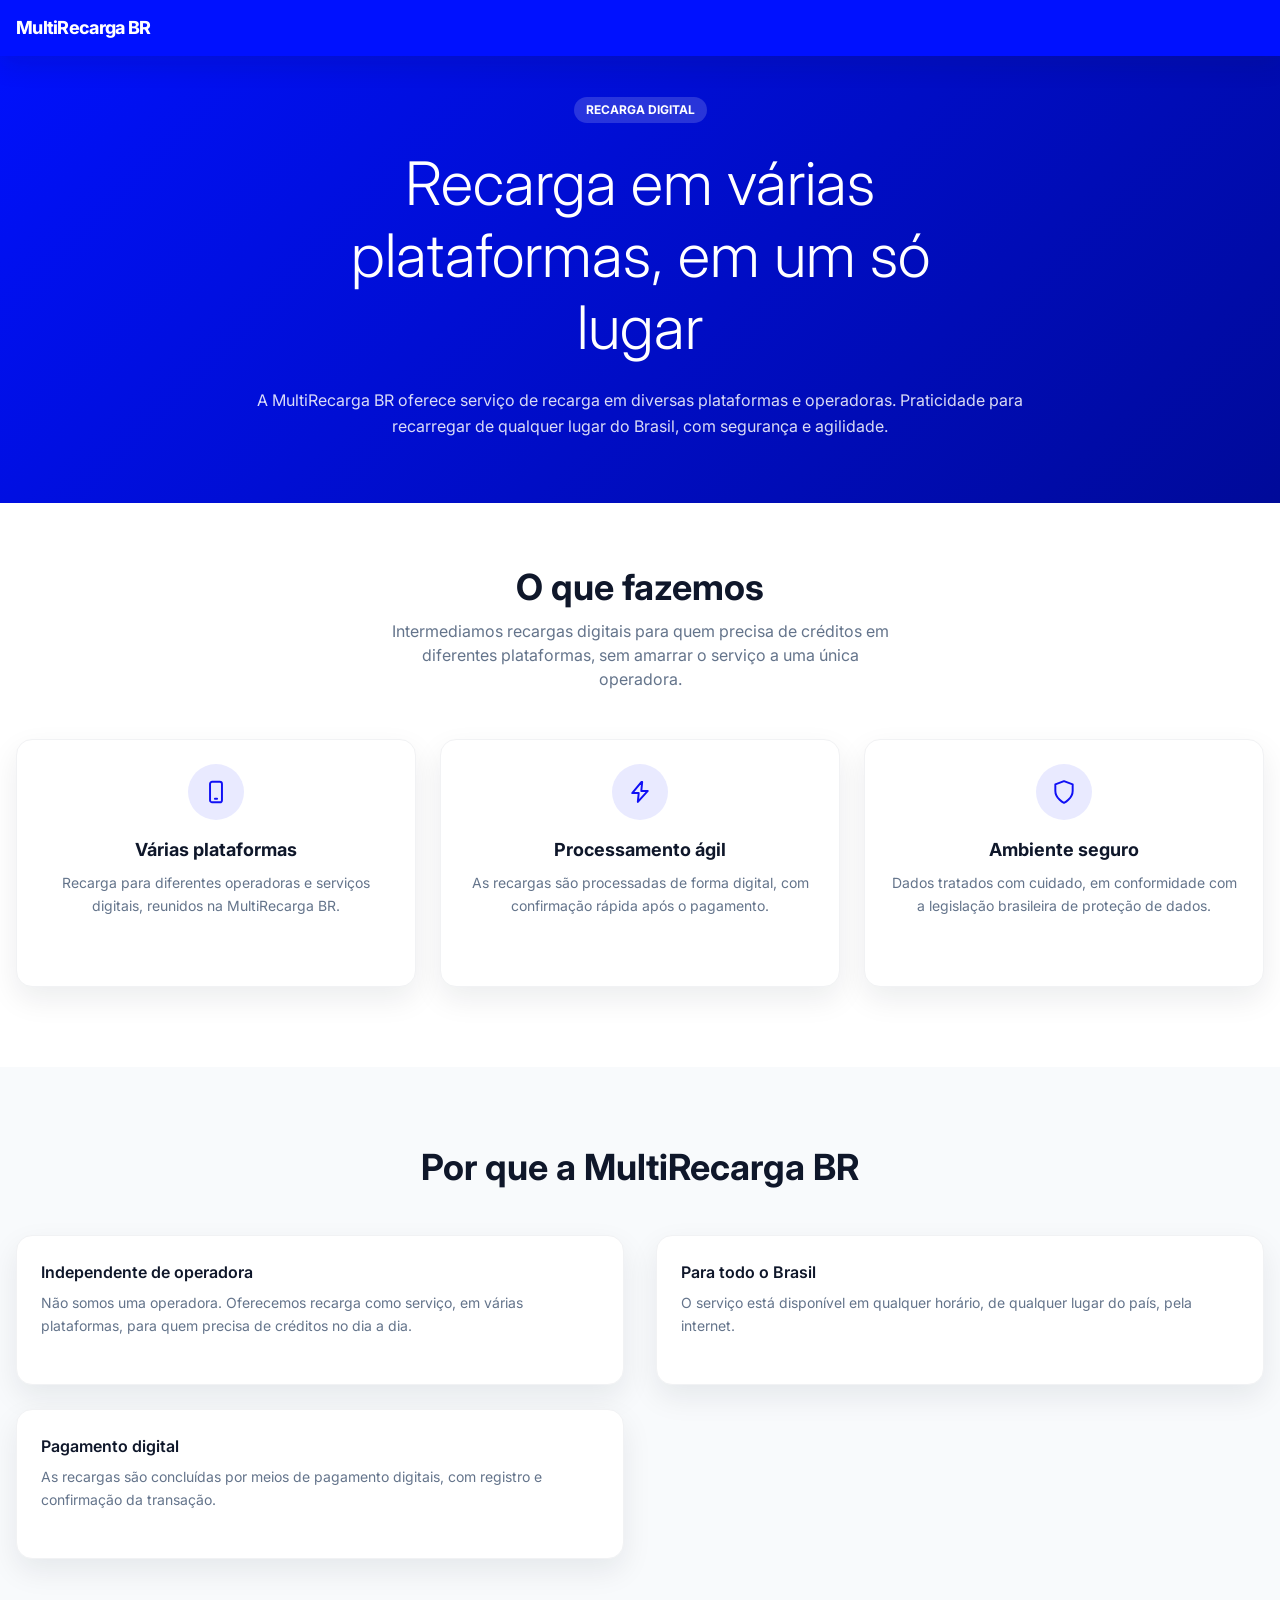
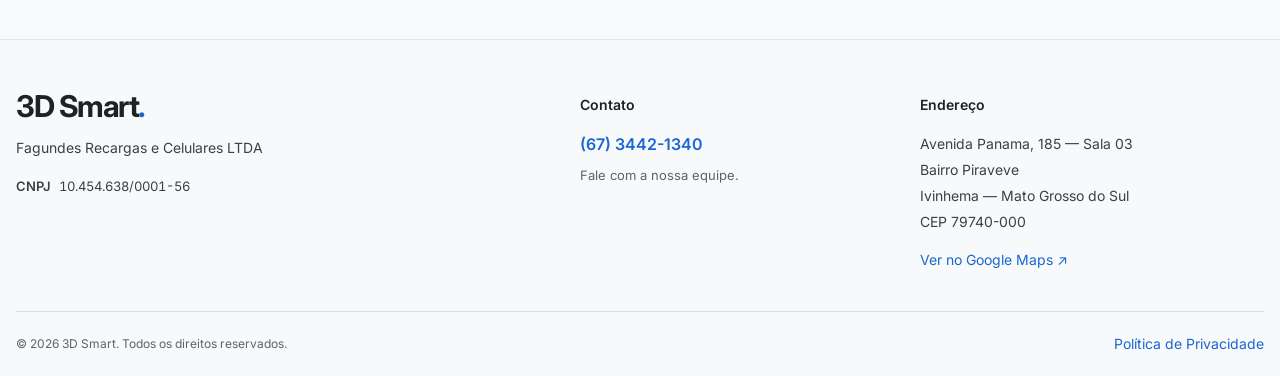
==== index.html @ 75722efb "Adiciona site institucional com rodape da 3D Smart" ====
<!doctype html>
<html lang="pt-BR">
  <head>
    <meta charset="utf-8">
    <meta name="viewport" content="width=device-width, initial-scale=1">
    <meta name="theme-color" content="#1010f5">
    <meta name="description" content="MultiRecarga BR: recarga digital em várias plataformas e operadoras, com praticidade e segurança.">
    <title>MultiRecarga BR</title>
    <link rel="preconnect" href="https://fonts.googleapis.com">
    <link rel="preconnect" href="https://fonts.gstatic.com" crossorigin>
    <link href="https://fonts.googleapis.com/css2?family=Inter:wght@100..900&display=swap" rel="stylesheet">
    <link rel="stylesheet" href="./styles.css">
  </head>
  <body>
    <header class="site-header">
      <a class="brand" href="/" aria-label="MultiRecarga BR, página inicial">MultiRecarga BR</a>
    </header>

    <main>
      <section class="hero">
        <div class="hero-content">
          <span class="eyebrow">Recarga digital</span>
          <h1>Recarga em várias plataformas, em um só lugar</h1>
          <p>A MultiRecarga BR oferece serviço de recarga em diversas plataformas e operadoras. Praticidade para recarregar de qualquer lugar do Brasil, com segurança e agilidade.</p>
        </div>
      </section>

      <section class="what-we-do">
        <div class="section-container">
          <div class="section-intro">
            <h2>O que fazemos</h2>
            <p>Intermediamos recargas digitais para quem precisa de créditos em diferentes plataformas, sem amarrar o serviço a uma única operadora.</p>
          </div>

          <div class="service-grid">
            <article class="service-card">
              <span class="icon-badge" aria-hidden="true">
                <svg viewBox="0 0 24 24" fill="none"><rect x="6.5" y="2.5" width="11" height="19" rx="2" stroke="currentColor" stroke-width="1.8"/><path d="M11 18.2h2" stroke="currentColor" stroke-width="1.8" stroke-linecap="round"/></svg>
              </span>
              <h3>Várias plataformas</h3>
              <p>Recarga para diferentes operadoras e serviços digitais, reunidos na MultiRecarga BR.</p>
            </article>
            <article class="service-card">
              <span class="icon-badge" aria-hidden="true">
                <svg viewBox="0 0 24 24" fill="none"><path d="M13.2 2.8 4.8 13h6l-.8 8.2L19.2 11h-6l.8-8.2Z" stroke="currentColor" stroke-width="1.8" stroke-linecap="round" stroke-linejoin="round"/></svg>
              </span>
              <h3>Processamento ágil</h3>
              <p>As recargas são processadas de forma digital, com confirmação rápida após o pagamento.</p>
            </article>
            <article class="service-card">
              <span class="icon-badge" aria-hidden="true">
                <svg viewBox="0 0 24 24" fill="none"><path d="M12 22s8-4 8-11V5l-8-3-8 3v6c0 7 8 11 8 11Z" stroke="currentColor" stroke-width="1.8" stroke-linejoin="round"/></svg>
              </span>
              <h3>Ambiente seguro</h3>
              <p>Dados tratados com cuidado, em conformidade com a legislação brasileira de proteção de dados.</p>
            </article>
          </div>
        </div>
      </section>

      <section class="why-us">
        <div class="section-container">
          <h2>Por que a MultiRecarga BR</h2>
          <div class="benefit-grid">
            <article class="benefit-card">
              <h3>Independente de operadora</h3>
              <p>Não somos uma operadora. Oferecemos recarga como serviço, em várias plataformas, para quem precisa de créditos no dia a dia.</p>
            </article>
            <article class="benefit-card">
              <h3>Para todo o Brasil</h3>
              <p>O serviço está disponível em qualquer horário, de qualquer lugar do país, pela internet.</p>
            </article>
            <article class="benefit-card">
              <h3>Pagamento digital</h3>
              <p>As recargas são concluídas por meios de pagamento digitais, com registro e confirmação da transação.</p>
            </article>
          </div>
        </div>
      </section>
    </main>

    <footer class="site-footer">
      <div class="footer-content">
        <section class="footer-company" aria-labelledby="footer-company-name">
          <h2 class="footer-brand" id="footer-company-name">3D Smart<span class="footer-brand-dot" aria-hidden="true">.</span></h2>
          <p class="footer-legal-name">Fagundes Recargas e Celulares LTDA</p>
          <dl class="footer-registration">
            <div><dt>CNPJ</dt><dd>10.454.638/0001-56</dd></div>
          </dl>
        </section>
        <section class="footer-contact" aria-labelledby="footer-contact-heading">
          <h2 class="footer-heading" id="footer-contact-heading">Contato</h2>
          <a class="footer-phone" href="tel:+556734421340">(67) 3442-1340</a>
          <p class="footer-caption">Fale com a nossa equipe.</p>
        </section>
        <section class="footer-location" aria-labelledby="footer-location-heading">
          <h2 class="footer-heading" id="footer-location-heading">Endereço</h2>
          <address>
            Avenida Panama, 185 — Sala 03<br>
            Bairro Piraveve<br>
            Ivinhema — Mato Grosso do Sul<br>
            CEP 79740-000
          </address>
          <a class="footer-map" href="https://www.google.com/maps/search/?api=1&amp;query=Avenida%20Panama%2C%20185%2C%20Sala%2003%2C%20Piraveve%2C%20Ivinhema%2C%20MS%2C%2079740-000" target="_blank" rel="noopener noreferrer">Ver no Google Maps <span aria-hidden="true">↗</span><span class="visually-hidden"> (abre em nova aba)</span></a>
        </section>
      </div>
      <div class="footer-bottom">
        <p>© 2026 3D Smart. Todos os direitos reservados.</p>
        <a class="privacy-link" href="./privacidade/">Política de Privacidade</a>
      </div>
    </footer>
  </body>
</html>
---- styles.css ----
:root {
  color: #0f172a;
  font-family: Inter, system-ui, -apple-system, BlinkMacSystemFont, "Segoe UI", sans-serif;
  font-synthesis: none;
  text-rendering: optimizeLegibility;
  -webkit-font-smoothing: antialiased;
  -moz-osx-font-smoothing: grayscale;
  font-weight: 400;
  line-height: 1.5;
  background: #fff;
}

* {
  box-sizing: border-box;
}

html {
  min-width: 320px;
  scroll-behavior: smooth;
}

body {
  min-width: 320px;
  margin: 0;
}

.site-header {
  position: fixed;
  z-index: 10;
  top: 0;
  right: 0;
  left: 0;
  display: flex;
  height: 56px;
  align-items: center;
  padding: 0 16px;
  background: #0011ff;
  box-shadow: 0 10px 24px rgb(15 23 42 / 12%);
}

.brand {
  color: #fff;
  font-size: 18px;
  font-weight: 750;
  letter-spacing: -0.04em;
  line-height: 1;
  text-decoration: none;
}

.hero {
  position: relative;
  display: flex;
  align-items: center;
  overflow: hidden;
  padding: 96px 0 64px;
  color: #fff;
  text-align: center;
  background: linear-gradient(135deg, #0011ff 0%, #000a99 100%);
}

.hero-content,
.section-container,
.footer-content {
  width: 100%;
  max-width: 1280px;
  margin: 0 auto;
  padding-right: 16px;
  padding-left: 16px;
}

.hero-content {
  position: relative;
  z-index: 1;
}

.eyebrow {
  display: inline-flex;
  margin-bottom: 24px;
  align-items: center;
  border-radius: 999px;
  padding: 4px 12px;
  background: rgb(255 255 255 / 16%);
  font-size: 12px;
  font-weight: 700;
  line-height: 18px;
  text-transform: uppercase;
}

.hero h1 {
  max-width: 672px;
  margin: 0 auto 24px;
  font-size: 30px;
  font-weight: 300;
  line-height: 1.2;
}

.hero p {
  max-width: 800px;
  margin: 0 auto;
  color: rgb(255 255 255 / 85%);
  font-size: 16px;
  line-height: 26px;
}

.what-we-do {
  padding: 64px 0 80px;
}

.section-intro {
  margin-bottom: 48px;
  text-align: center;
}

.section-intro h2,
.why-us h2 {
  margin: 0;
  color: #0f172a;
  font-size: 36px;
  font-weight: 700;
  line-height: 40px;
}

.section-intro p {
  max-width: 512px;
  margin: 12px auto 0;
  color: #64748b;
  font-size: 16px;
  line-height: 24px;
}

.service-grid {
  display: grid;
  grid-template-columns: repeat(3, minmax(0, 1fr));
  gap: 24px;
}

.service-card,
.benefit-card {
  border: 1px solid #f1f2f4;
  border-radius: 16px;
  background: #fff;
  box-shadow: 0 12px 30px rgb(15 23 42 / 8%);
}

.service-card {
  display: flex;
  min-height: 248px;
  flex-direction: column;
  align-items: center;
  padding: 24px;
  text-align: center;
}

.icon-badge {
  display: grid;
  width: 56px;
  height: 56px;
  flex: 0 0 auto;
  margin-bottom: 16px;
  place-items: center;
  border-radius: 50%;
  color: #1010f5;
  background: #e9eaff;
}

.icon-badge svg {
  width: 26px;
  height: 26px;
}

.service-card h3 {
  margin: 0 0 8px;
  color: #0f172a;
  font-size: 18px;
  font-weight: 700;
  line-height: 28px;
}

.service-card p,
.benefit-card p {
  margin: 0;
  color: #64748b;
  font-size: 14px;
  line-height: 1.625;
}

.why-us {
  padding: 80px 0;
  background: #f8fafc;
}

.why-us h2 {
  margin-bottom: 48px;
  text-align: center;
}

.benefit-grid {
  display: grid;
  grid-template-columns: repeat(2, minmax(0, 1fr));
  gap: 24px 32px;
}

.benefit-card {
  min-height: 150px;
  padding: 24px;
}

.benefit-card h3 {
  margin: 0 0 8px;
  color: #0f172a;
  font-size: 16px;
  font-weight: 600;
  line-height: 24px;
}

.site-footer {
  border-top: 1px solid #e2e5e9;
  padding: 48px 0 0;
  color: #3c4043;
  background: #f8f9fa;
}

.footer-content {
  display: grid;
  grid-template-columns: minmax(0, 1.5fr) minmax(0, 0.85fr) minmax(0, 1fr);
  gap: 32px 48px;
  padding-bottom: 40px;
}

.footer-content > section {
  min-width: 0;
}

.footer-brand {
  margin: 0 0 12px;
  color: #202124;
  font-size: 30px;
  font-weight: 700;
  letter-spacing: -0.05em;
  line-height: 1.2;
}

.footer-brand-dot {
  color: #1967d2;
}

.footer-legal-name {
  max-width: 360px;
  margin: 0 0 16px;
  font-size: 14px;
  line-height: 1.7;
}

.footer-registration {
  margin: 0;
  font-size: 13px;
  line-height: 1.6;
}

.footer-registration > div {
  display: flex;
  flex-wrap: wrap;
  gap: 0 8px;
}

.footer-registration dt {
  font-weight: 600;
}

.footer-registration dd {
  margin: 0;
  font-variant-numeric: tabular-nums;
}

.footer-heading {
  margin: 6px 0 16px;
  color: #202124;
  font-size: 14px;
  font-weight: 600;
  line-height: 1.5;
}

.footer-phone,
.footer-map,
.privacy-link {
  display: inline-block;
  color: #1967d2;
  font-size: 14px;
  line-height: 1.7;
  text-decoration: none;
  text-underline-offset: 4px;
}

.footer-phone {
  font-size: 16px;
  font-weight: 600;
}

.footer-caption {
  margin: 8px 0 0;
  color: #5f6368;
  font-size: 13px;
}

.footer-location address {
  margin: 0 0 12px;
  font-size: 14px;
  font-style: normal;
  line-height: 1.85;
}

.footer-bottom {
  display: flex;
  width: calc(100% - 32px);
  max-width: 1248px;
  flex-wrap: wrap;
  align-items: center;
  justify-content: space-between;
  gap: 12px 24px;
  margin: 0 auto;
  border-top: 1px solid #dadce0;
  padding: 20px 0;
}

.footer-bottom p {
  margin: 0;
  color: #5f6368;
  font-size: 12px;
  line-height: 1.8;
}

.footer-phone:hover,
.footer-map:hover,
.privacy-link:hover {
  text-decoration: underline;
}

.site-footer a:focus-visible {
  border-radius: 3px;
  outline: 2px solid #1967d2;
  outline-offset: 5px;
}

.visually-hidden {
  position: absolute;
  overflow: hidden;
  width: 1px;
  height: 1px;
  clip-path: inset(50%);
  white-space: nowrap;
}

.privacy-page {
  padding: 96px 16px 80px;
  color: #0f172a;
}

.privacy-content {
  max-width: 960px;
  margin: 0 auto;
}

.privacy-content h1 {
  margin: 0;
  font-size: 36px;
  font-weight: 700;
  line-height: 40px;
}

.privacy-updated {
  margin: 8px 0 40px;
  color: #64748b;
  font-size: 14px;
  line-height: 20px;
}

.privacy-section {
  margin-top: 32px;
}

.privacy-section h2 {
  margin: 0 0 12px;
  font-size: 20px;
  font-weight: 600;
  line-height: 28px;
}

.privacy-section p,
.privacy-section li {
  color: #64748b;
  font-size: 16px;
  line-height: 26px;
}

.privacy-section p {
  margin: 0;
}

.privacy-section ul {
  display: grid;
  gap: 8px;
  margin: 12px 0 0;
  padding-left: 20px;
}

@media (min-width: 640px) {
  .hero h1 {
    font-size: 36px;
  }
}

@media (min-width: 1024px) {
  .hero h1 {
    font-size: 60px;
  }
}

@media (min-width: 640px) and (max-width: 900px) {
  .footer-content {
    grid-template-columns: repeat(2, minmax(0, 1fr));
  }

  .footer-company {
    grid-column: 1 / -1;
  }
}

@media (max-width: 639px) {
  .hero {
    padding-top: 88px;
  }

  .hero h1 {
    font-size: 32px;
  }

  .section-intro h2,
  .why-us h2 {
    font-size: 30px;
    line-height: 36px;
  }

  .service-grid,
  .benefit-grid {
    grid-template-columns: 1fr;
  }

  .service-card {
    min-height: auto;
  }

  .footer-content {
    grid-template-columns: 1fr;
    gap: 32px;
    padding-bottom: 32px;
  }

  .footer-bottom {
    align-items: flex-start;
    flex-direction: column;
  }

  .footer-phone,
  .footer-map,
  .privacy-link {
    display: inline-flex;
    min-height: 44px;
    align-items: center;
    gap: 4px;
  }

  .privacy-page {
    padding-top: 92px;
  }

  .privacy-content h1 {
    font-size: 32px;
    line-height: 40px;
  }
}
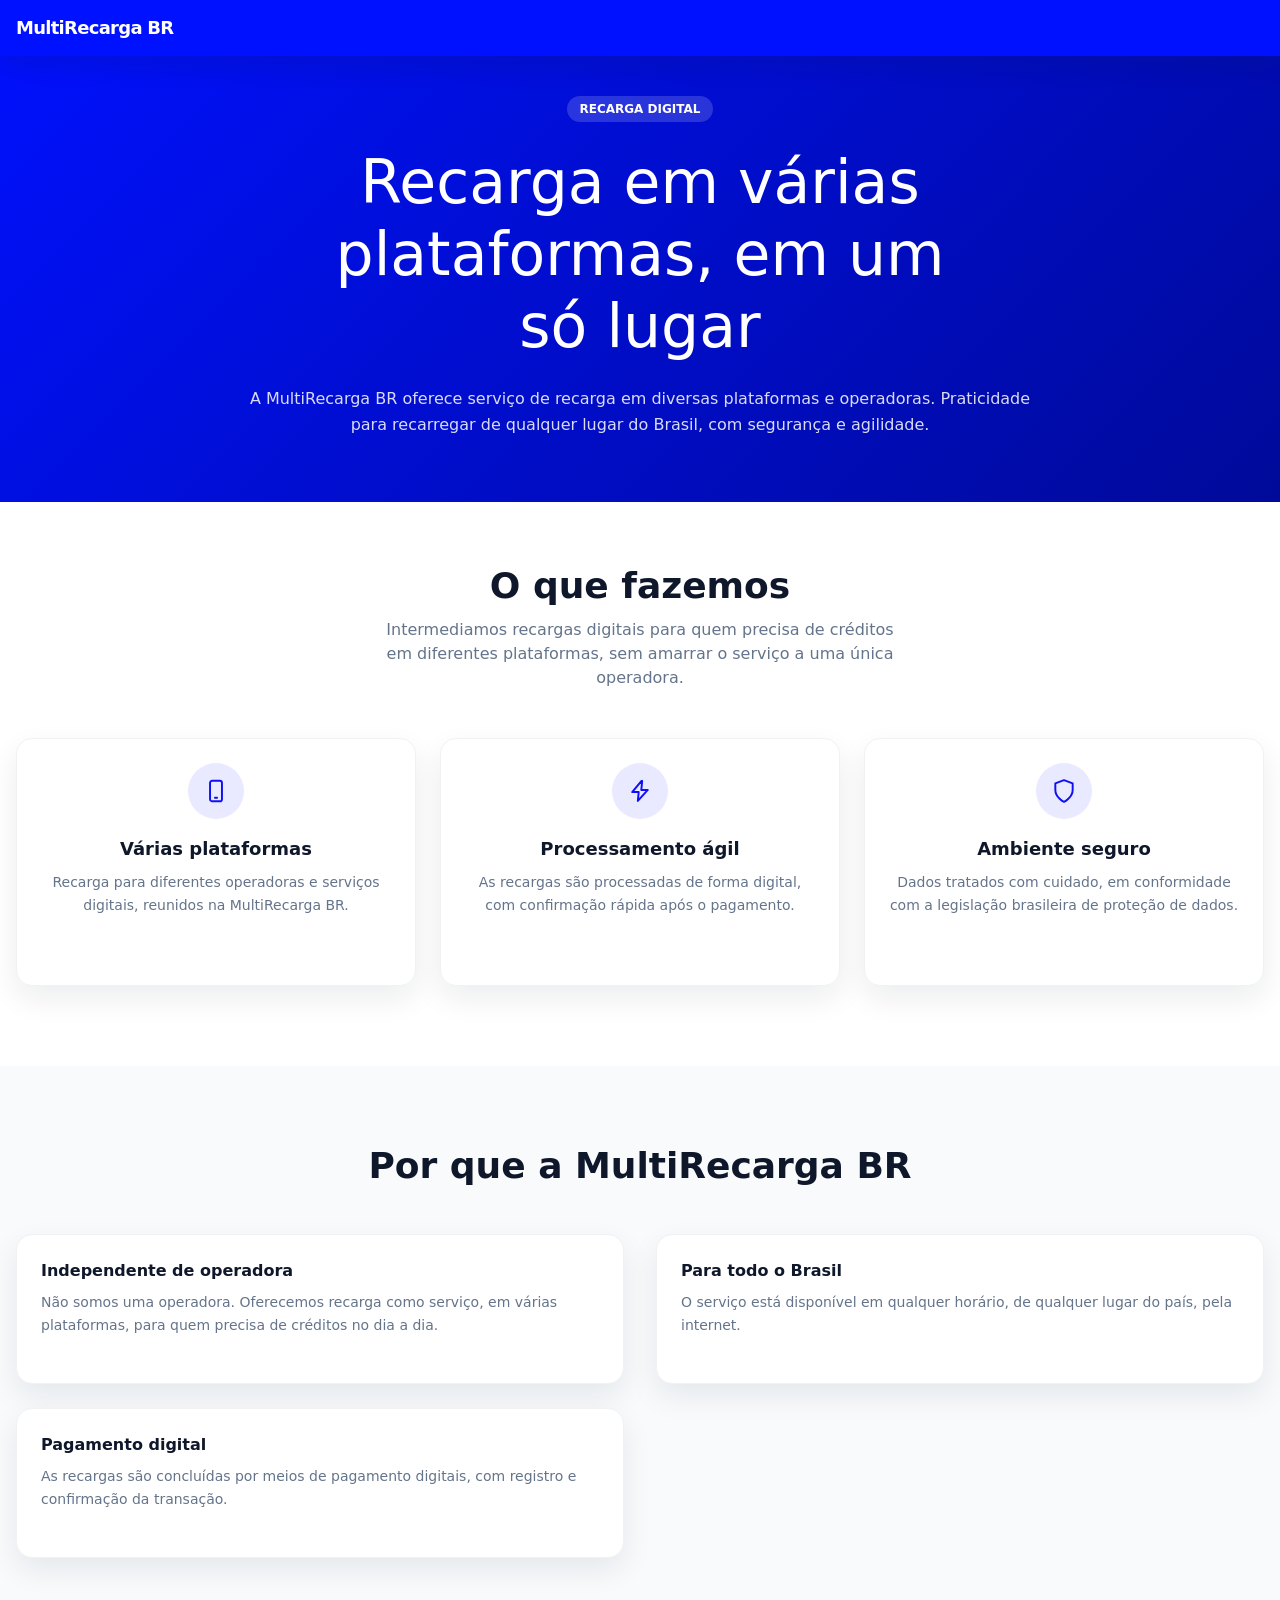
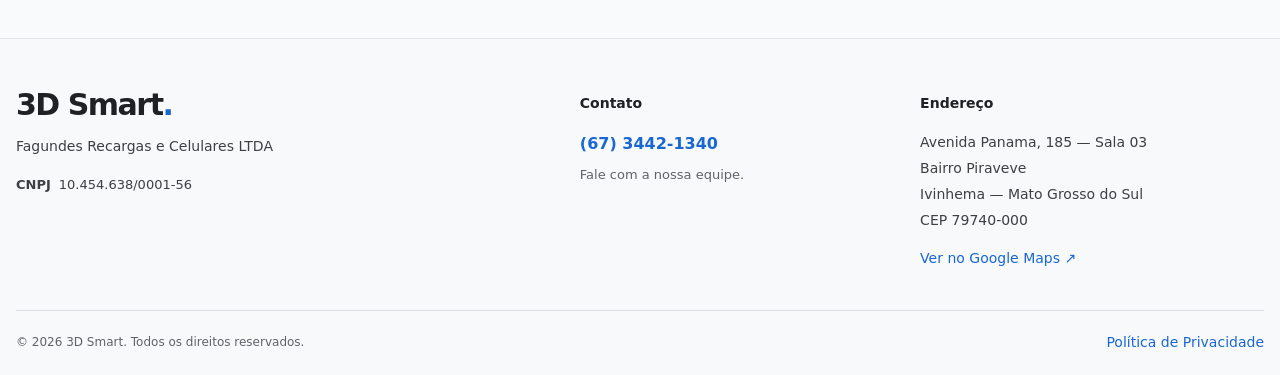
==== commit af249640: "Move pagina institucional para view/article" ====
--- a/index.html
+++ b/index.html
@@ -3,111 +3,10 @@
   <head>
     <meta charset="utf-8">
     <meta name="viewport" content="width=device-width, initial-scale=1">
-    <meta name="theme-color" content="#1010f5">
-    <meta name="description" content="MultiRecarga BR: recarga digital em várias plataformas e operadoras, com praticidade e segurança.">
+    <meta http-equiv="refresh" content="0; url=/view/article/">
     <title>MultiRecarga BR</title>
-    <link rel="preconnect" href="https://fonts.googleapis.com">
-    <link rel="preconnect" href="https://fonts.gstatic.com" crossorigin>
-    <link href="https://fonts.googleapis.com/css2?family=Inter:wght@100..900&display=swap" rel="stylesheet">
-    <link rel="stylesheet" href="./styles.css">
   </head>
   <body>
-    <header class="site-header">
-      <a class="brand" href="/" aria-label="MultiRecarga BR, página inicial">MultiRecarga BR</a>
-    </header>
-
-    <main>
-      <section class="hero">
-        <div class="hero-content">
-          <span class="eyebrow">Recarga digital</span>
-          <h1>Recarga em várias plataformas, em um só lugar</h1>
-          <p>A MultiRecarga BR oferece serviço de recarga em diversas plataformas e operadoras. Praticidade para recarregar de qualquer lugar do Brasil, com segurança e agilidade.</p>
-        </div>
-      </section>
-
-      <section class="what-we-do">
-        <div class="section-container">
-          <div class="section-intro">
-            <h2>O que fazemos</h2>
-            <p>Intermediamos recargas digitais para quem precisa de créditos em diferentes plataformas, sem amarrar o serviço a uma única operadora.</p>
-          </div>
-
-          <div class="service-grid">
-            <article class="service-card">
-              <span class="icon-badge" aria-hidden="true">
-                <svg viewBox="0 0 24 24" fill="none"><rect x="6.5" y="2.5" width="11" height="19" rx="2" stroke="currentColor" stroke-width="1.8"/><path d="M11 18.2h2" stroke="currentColor" stroke-width="1.8" stroke-linecap="round"/></svg>
-              </span>
-              <h3>Várias plataformas</h3>
-              <p>Recarga para diferentes operadoras e serviços digitais, reunidos na MultiRecarga BR.</p>
-            </article>
-            <article class="service-card">
-              <span class="icon-badge" aria-hidden="true">
-                <svg viewBox="0 0 24 24" fill="none"><path d="M13.2 2.8 4.8 13h6l-.8 8.2L19.2 11h-6l.8-8.2Z" stroke="currentColor" stroke-width="1.8" stroke-linecap="round" stroke-linejoin="round"/></svg>
-              </span>
-              <h3>Processamento ágil</h3>
-              <p>As recargas são processadas de forma digital, com confirmação rápida após o pagamento.</p>
-            </article>
-            <article class="service-card">
-              <span class="icon-badge" aria-hidden="true">
-                <svg viewBox="0 0 24 24" fill="none"><path d="M12 22s8-4 8-11V5l-8-3-8 3v6c0 7 8 11 8 11Z" stroke="currentColor" stroke-width="1.8" stroke-linejoin="round"/></svg>
-              </span>
-              <h3>Ambiente seguro</h3>
-              <p>Dados tratados com cuidado, em conformidade com a legislação brasileira de proteção de dados.</p>
-            </article>
-          </div>
-        </div>
-      </section>
-
-      <section class="why-us">
-        <div class="section-container">
-          <h2>Por que a MultiRecarga BR</h2>
-          <div class="benefit-grid">
-            <article class="benefit-card">
-              <h3>Independente de operadora</h3>
-              <p>Não somos uma operadora. Oferecemos recarga como serviço, em várias plataformas, para quem precisa de créditos no dia a dia.</p>
-            </article>
-            <article class="benefit-card">
-              <h3>Para todo o Brasil</h3>
-              <p>O serviço está disponível em qualquer horário, de qualquer lugar do país, pela internet.</p>
-            </article>
-            <article class="benefit-card">
-              <h3>Pagamento digital</h3>
-              <p>As recargas são concluídas por meios de pagamento digitais, com registro e confirmação da transação.</p>
-            </article>
-          </div>
-        </div>
-      </section>
-    </main>
-
-    <footer class="site-footer">
-      <div class="footer-content">
-        <section class="footer-company" aria-labelledby="footer-company-name">
-          <h2 class="footer-brand" id="footer-company-name">3D Smart<span class="footer-brand-dot" aria-hidden="true">.</span></h2>
-          <p class="footer-legal-name">Fagundes Recargas e Celulares LTDA</p>
-          <dl class="footer-registration">
-            <div><dt>CNPJ</dt><dd>10.454.638/0001-56</dd></div>
-          </dl>
-        </section>
-        <section class="footer-contact" aria-labelledby="footer-contact-heading">
-          <h2 class="footer-heading" id="footer-contact-heading">Contato</h2>
-          <a class="footer-phone" href="tel:+556734421340">(67) 3442-1340</a>
-          <p class="footer-caption">Fale com a nossa equipe.</p>
-        </section>
-        <section class="footer-location" aria-labelledby="footer-location-heading">
-          <h2 class="footer-heading" id="footer-location-heading">Endereço</h2>
-          <address>
-            Avenida Panama, 185 — Sala 03<br>
-            Bairro Piraveve<br>
-            Ivinhema — Mato Grosso do Sul<br>
-            CEP 79740-000
-          </address>
-          <a class="footer-map" href="https://www.google.com/maps/search/?api=1&amp;query=Avenida%20Panama%2C%20185%2C%20Sala%2003%2C%20Piraveve%2C%20Ivinhema%2C%20MS%2C%2079740-000" target="_blank" rel="noopener noreferrer">Ver no Google Maps <span aria-hidden="true">↗</span><span class="visually-hidden"> (abre em nova aba)</span></a>
-        </section>
-      </div>
-      <div class="footer-bottom">
-        <p>© 2026 3D Smart. Todos os direitos reservados.</p>
-        <a class="privacy-link" href="./privacidade/">Política de Privacidade</a>
-      </div>
-    </footer>
+    <p><a href="/view/article/">Acessar MultiRecarga BR</a></p>
   </body>
 </html>
